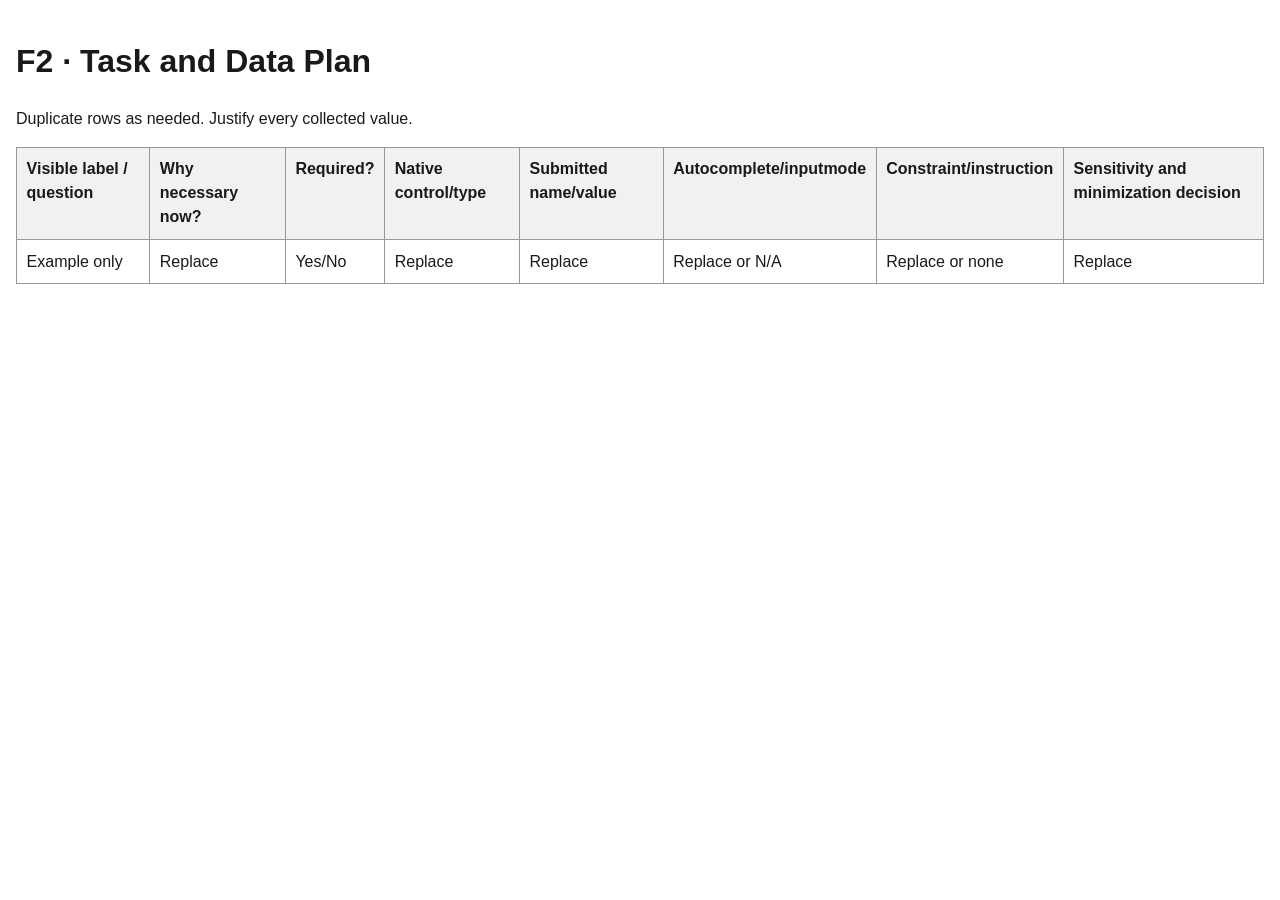
==== field-inventory-template.html @ 023b8445 "Uploaded Assignment Files." ====
<!doctype html>
<html lang="en">
    <head>
        <meta charset="utf-8">
        <meta name="viewport" content="width=device-width,initial-scale=1">
        <title>Field Inventory</title>
        <style>
        body{
            font-family:Arial,sans-serif;
            line-height:1.5;
            max-width:80rem;
            margin:auto;
            padding:1rem;
            color:#191919;
        }
        table{
            width:100%;
            border-collapse:collapse;
        }
        th,td{
            padding:.6rem;
            border:1px solid #999;
            text-align:left;
            vertical-align:top;
        }
        th{
            background:#f1f1f1;
        }
        </style>
        </head>
        <body>
            <h1>F2 · Task and Data Plan</h1>
            <p>Duplicate rows as needed. Justify every collected value.</p>
            <table>
                <thead>
                    <tr>
                        <th>Visible label / question</th>
                        <th>Why necessary now?</th>
                        <th>Required?</th>
                        <th>Native control/type</th>
                        <th>Submitted name/value</th>
                        <th>Autocomplete/inputmode</th>
                        <th>Constraint/instruction</th>
                        <th>Sensitivity and minimization decision</th>
                    </tr>
                </thead>
                <tbody>
                    <tr>
                        <td>Example only</td>
                        <td>Replace</td>
                        <td>Yes/No</td>
                        <td>Replace</td>
                        <td>Replace</td>
                        <td>Replace or N/A</td>
                        <td>Replace or none</td>
                        <td>Replace</td>
                    </tr>
                </tbody>
            </table>
        </body>
        </html>
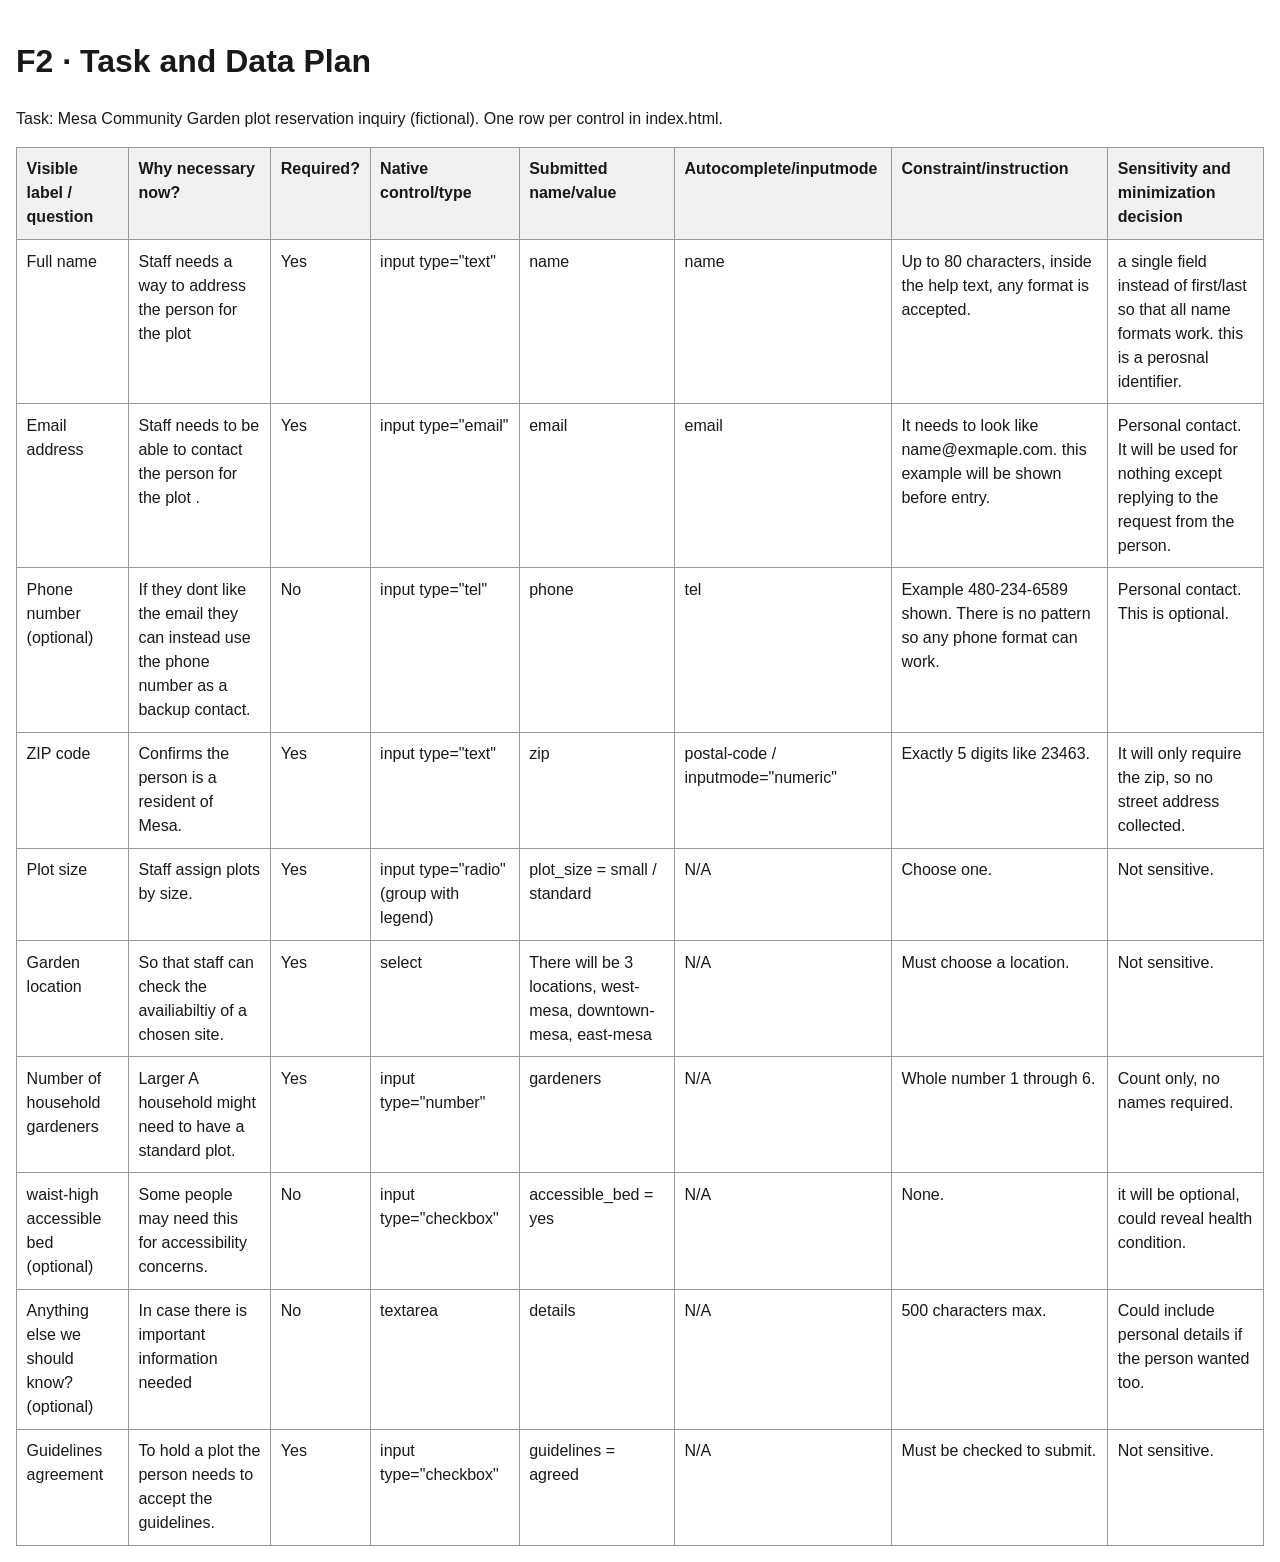
==== commit 5cc39f7d: "Completed field inventory and filled in pribacy notice and field inventory I chose the task of a fic" ====
--- a/field-inventory-template.html
+++ b/field-inventory-template.html
@@ -30,7 +30,7 @@
         </head>
         <body>
             <h1>F2 · Task and Data Plan</h1>
-            <p>Duplicate rows as needed. Justify every collected value.</p>
+            <p>Task: Mesa Community Garden plot reservation inquiry (fictional). One row per control in index.html.</p>
             <table>
                 <thead>
                     <tr>
@@ -46,14 +46,104 @@
                 </thead>
                 <tbody>
                     <tr>
-                        <td>Example only</td>
-                        <td>Replace</td>
-                        <td>Yes/No</td>
-                        <td>Replace</td>
-                        <td>Replace</td>
-                        <td>Replace or N/A</td>
-                        <td>Replace or none</td>
-                        <td>Replace</td>
+                        <td>Full name</td>
+                        <td>Staff needs a way to address the person for the plot</td>
+                        <td>Yes</td>
+                        <td>input type="text"</td>
+                        <td>name</td>
+                        <td>name</td>
+                        <td>Up to 80 characters, inside the help text, any format is accepted.</td>
+                        <td>a single field instead of first/last so that all name formats work. this is a perosnal identifier.</td>
+                    </tr>
+                    <tr>
+                        <td>Email address</td>
+                        <td>Staff needs to be able to contact the person for the plot .</td>
+                        <td>Yes</td>
+                        <td>input type="email"</td>
+                        <td>email</td>
+                        <td>email</td>
+                        <td>It needs to look like name@exmaple.com. this example will be shown before entry.</td>
+                        <td>Personal contact. It will be used for nothing except replying to the request from the person.</td>
+                    </tr>
+                    <tr>
+                        <td>Phone number (optional)</td>
+                        <td>If they dont like the email they can instead use the phone number as a backup contact.</td>
+                        <td>No</td>
+                        <td>input type="tel"</td>
+                        <td>phone</td>
+                        <td>tel</td>
+                        <td>Example 480-234-6589 shown. There is no pattern so any phone format can work.</td>
+                        <td>Personal contact. This is optional.</td>
+                    </tr>
+                    <tr>
+                        <td>ZIP code</td>
+                        <td>Confirms the person is a resident of Mesa.</td>
+                        <td>Yes</td>
+                        <td>input type="text"</td>
+                        <td>zip</td>
+                        <td>postal-code / inputmode="numeric"</td>
+                        <td>Exactly 5 digits like 23463.</td>
+                        <td>It will only require the zip, so no street address collected.</td>
+                    </tr>
+                    <tr>
+                        <td>Plot size</td>
+                        <td>Staff assign plots by size.</td>
+                        <td>Yes</td>
+                        <td>input type="radio" (group with legend)</td>
+                        <td>plot_size = small / standard</td>
+                        <td>N/A</td>
+                        <td>Choose one.</td>
+                        <td>Not sensitive.</td>
+                    </tr>
+                    <tr>
+                        <td>Garden location</td>
+                        <td>So that staff can check the availiabiltiy of a chosen site.</td>
+                        <td>Yes</td>
+                        <td>select</td>
+                        <td>There will be 3 locations, west-mesa, downtown-mesa, east-mesa</td>
+                        <td>N/A</td>
+                        <td>Must choose a location.</td>
+                        <td>Not sensitive.</td>
+                    </tr>
+                    <tr>
+                        <td>Number of household gardeners</td>
+                        <td>Larger A household might need to have a standard plot.</td>
+                        <td>Yes</td>
+                        <td>input type="number"</td>
+                        <td>gardeners</td>
+                        <td>N/A</td>
+                        <td>Whole number 1 through 6.</td>
+                        <td>Count only, no names required.</td>
+                    </tr>
+                    <tr>
+                        <td>waist-high accessible bed (optional)</td>
+                        <td>Some people may need this for accessibility concerns.</td>
+                        <td>No</td>
+                        <td>input type="checkbox"</td>
+                        <td>accessible_bed = yes</td>
+                        <td>N/A</td>
+                        <td>None.</td>
+                        <td>it will be optional, could reveal health condition.</td>
+                    </tr>
+                    <tr>
+                        <td>Anything else we should know? (optional)</td>
+                        <td>In case there is important information needed</td>
+                        <td>No</td>
+                        <td>textarea</td>
+                        <td>details</td>
+                        <td>N/A</td>
+                        <td>500 characters max.</td>
+                        <td>Could include personal details if the person wanted too.</td>
+                    </tr>
+                    <tr>
+                        <td>Guidelines agreement</td>
+                        <td>To hold a plot the person needs to accept the guidelines.</td>
+                        <td>Yes</td>
+                        <td>input type="checkbox"</td>
+                        <td>guidelines = agreed</td>
+                        <td>N/A</td>
+                        <td>Must be checked to submit.</td>
+                        <td>Not sensitive.</td>
                     </tr>
                 </tbody>
             </table>
